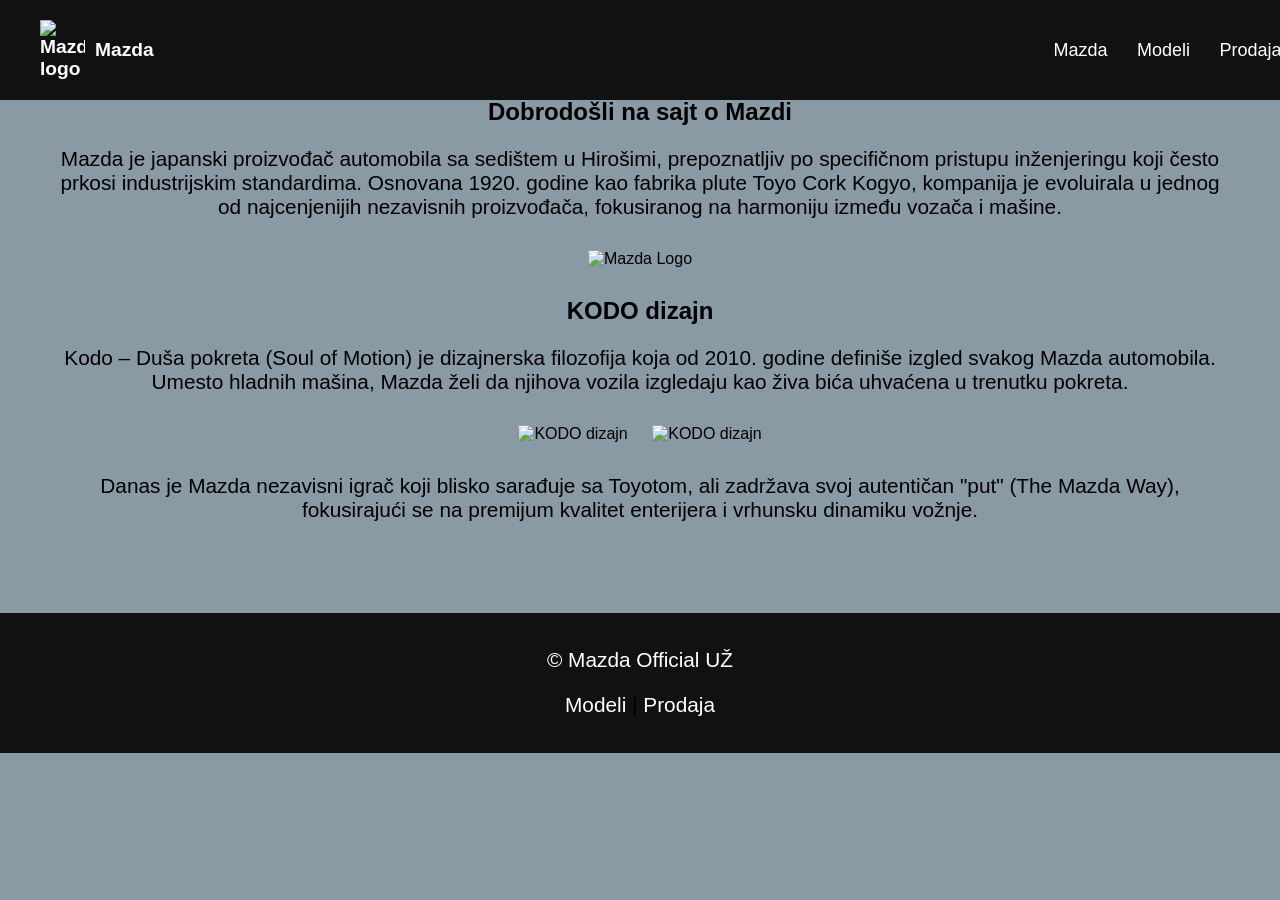
==== index.html @ efcc614b "Add files via upload" ====
<!DOCTYPE html>
<html lang="sr">
<head>
    <meta charset="UTF-8">
    <title>Mazda</title>
    <link rel="stylesheet" href="style.css">
</head>
<body>

<header>

<div class="logo">
<img src="c:\Mazda\slike\Mazda-Logo.png" alt="Mazda logo">
<span>Mazda</span>
</div>

<nav>
<a href="index.html">Mazda</a>
<a href="modeli.html">Modeli</a>
<a href="prodavnice.html">Prodaja</a>
</nav>

</header>

<img src="c:\Mazda\slike\2018_mazda_mx_5_rf_limited_edition_4k-3840x2160.jpg" alt="Mazda Hero" width="100%" height="900px" padding="40px" style="object-fit:cover;">
<section class="hero">
    <h2>Dobrodošli na sajt o Mazdi</h2>
    <p>Mazda je japanski proizvođač automobila sa sedištem u Hirošimi, prepoznatljiv po specifičnom pristupu inženjeringu koji često prkosi industrijskim standardima. Osnovana 1920. godine kao fabrika plute <a href="https://en.wikipedia.org/wiki/Mazda" target="_blank">Toyo Cork Kogyo</a>, kompanija je evoluirala u jednog od najcenjenijih nezavisnih proizvođača, fokusiranog na harmoniju između vozača i mašine. 
</p>
<div class="kodo">
<img src="c:\Mazda\slike\mazda-logo.jpg" alt="Mazda Logo" width="650" height="350" >
</div>


<h2><b>KODO</b> dizajn</h2>


<p>Kodo – Duša pokreta (Soul of Motion) je dizajnerska filozofija koja od 2010. godine definiše izgled svakog Mazda automobila. Umesto hladnih mašina, Mazda želi da njihova vozila izgledaju kao živa bića uhvaćena u trenutku pokreta.

</p>
<div class="kodo">
<img src="c:\Mazda\slike\Mazdas-KODO-Design-Philosophy-Cover-10-01.jpg" alt="KODO dizajn" width="650" height="350">
<img src="c:\Mazda\slike\kodo.jpg" alt="KODO dizajn" width="650" height="350" float="right">
<p>Danas je Mazda nezavisni igrač koji blisko sarađuje sa Toyotom, ali zadržava svoj autentičan "put" (The Mazda Way), fokusirajući se na premijum kvalitet enterijera i vrhunsku dinamiku vožnje.</p>
</div>
</section>

<footer>

<p style="color: white;">© Mazda Official UŽ</p>

<p>
<a href="modeli.html" style="color: white;">Modeli</a> |
<a href="prodavnice.html" style="color: white;">Prodaja</a>
</p>

</footer>

</body>
</html>
---- style.css ----
body{
    font-family: Arial;
    margin:0;
    background:#899aa5;
}

header{
position:fixed;
width: 97%;
display:flex;
justify-content:space-between;
align-items:center;
background:#111;
padding:20px 40px;
color:white;
}

.logo{
display:flex;
align-items:center;
font-size:larger;
font-weight:bold;
}

.logo img{
width:45px;
margin-right:10px;
}

nav a{
color:white;
margin-left:25px;
text-decoration:none;
font-size:18px;
}

nav a:hover{
color:red;
}

section{
    padding:90px;
    text-align:center;
}
a{
    text-decoration: none;
    color :black;
}
a:hover{
    color: red;
}
p{
    color:rgb(0, 0, 0);
    font-size: 130%;
}
.hero{
    background:#899aa5;
    padding:60px;
}
.kodo img{
    cursor:pointer;
transition:0.3s;
padding: 10px;
}

.kodo img:hover{
    transform:scale(1.05);
}

footer{
background:#111;
color:white;
text-align:center;
padding:15px;
margin-top:10px;
}

.auto{
    background:rgb(255, 253, 253);
    margin:20px auto;
    padding:20px;
    width:550px;
    border-radius:10px;
    text-align:center;

}
.auto img{
    width:100%;
    border-radius:10px;
    cursor:pointer;
transition:0.3s;

}
.auto img:hover{
    transform:scale(1.05);
}


.mapa{
display: flex;
justify-content:center;
margin:20px;
border-color: black;

}

.kontakt{
text-align:center;
background:rgb(255, 255, 255);
padding:44px;
width:300px;
margin:auto;
border-radius:10px;
box-shadow:0 0 10px rgba(0,0,0,0.1);
}

.kontakt button{
padding:12px 25px;
background:red;
color:white;
border: #111;
cursor:pointer;
border-radius:5px;
}

.kontakt button:hover{
background:darkred;
}
.forma{
text-align:center;
padding:90px;
}

form{
background:white;
padding:30px;
width: 700px;
margin:auto;
border-radius:10px;
box-shadow:0 0 10px rgba(0,0,0,0.1);
}

input, select{
width:100%;
padding:8px;
margin-top:5px;
}

button{
padding:10px 20px;
background:red;
color:white;
border:none;
cursor:pointer;
border-radius:5px;
}

button:hover{
background:darkred;
}
textarea{
width:100%;
height:80px;
padding:8px;
}

.galerija{
text-align:center;
padding:60px;
background:white;
}

.galerija-grid{
display:grid;
grid-template-columns:repeat(auto-fit, minmax(250px,1fr));
gap:20px;
padding:20px;
}

.galerija-grid img{
width:100%;
border-radius:10px;
cursor:pointer;
transition:0.3s;
}

.galerija-grid img:hover{
transform:scale(1.05);
}
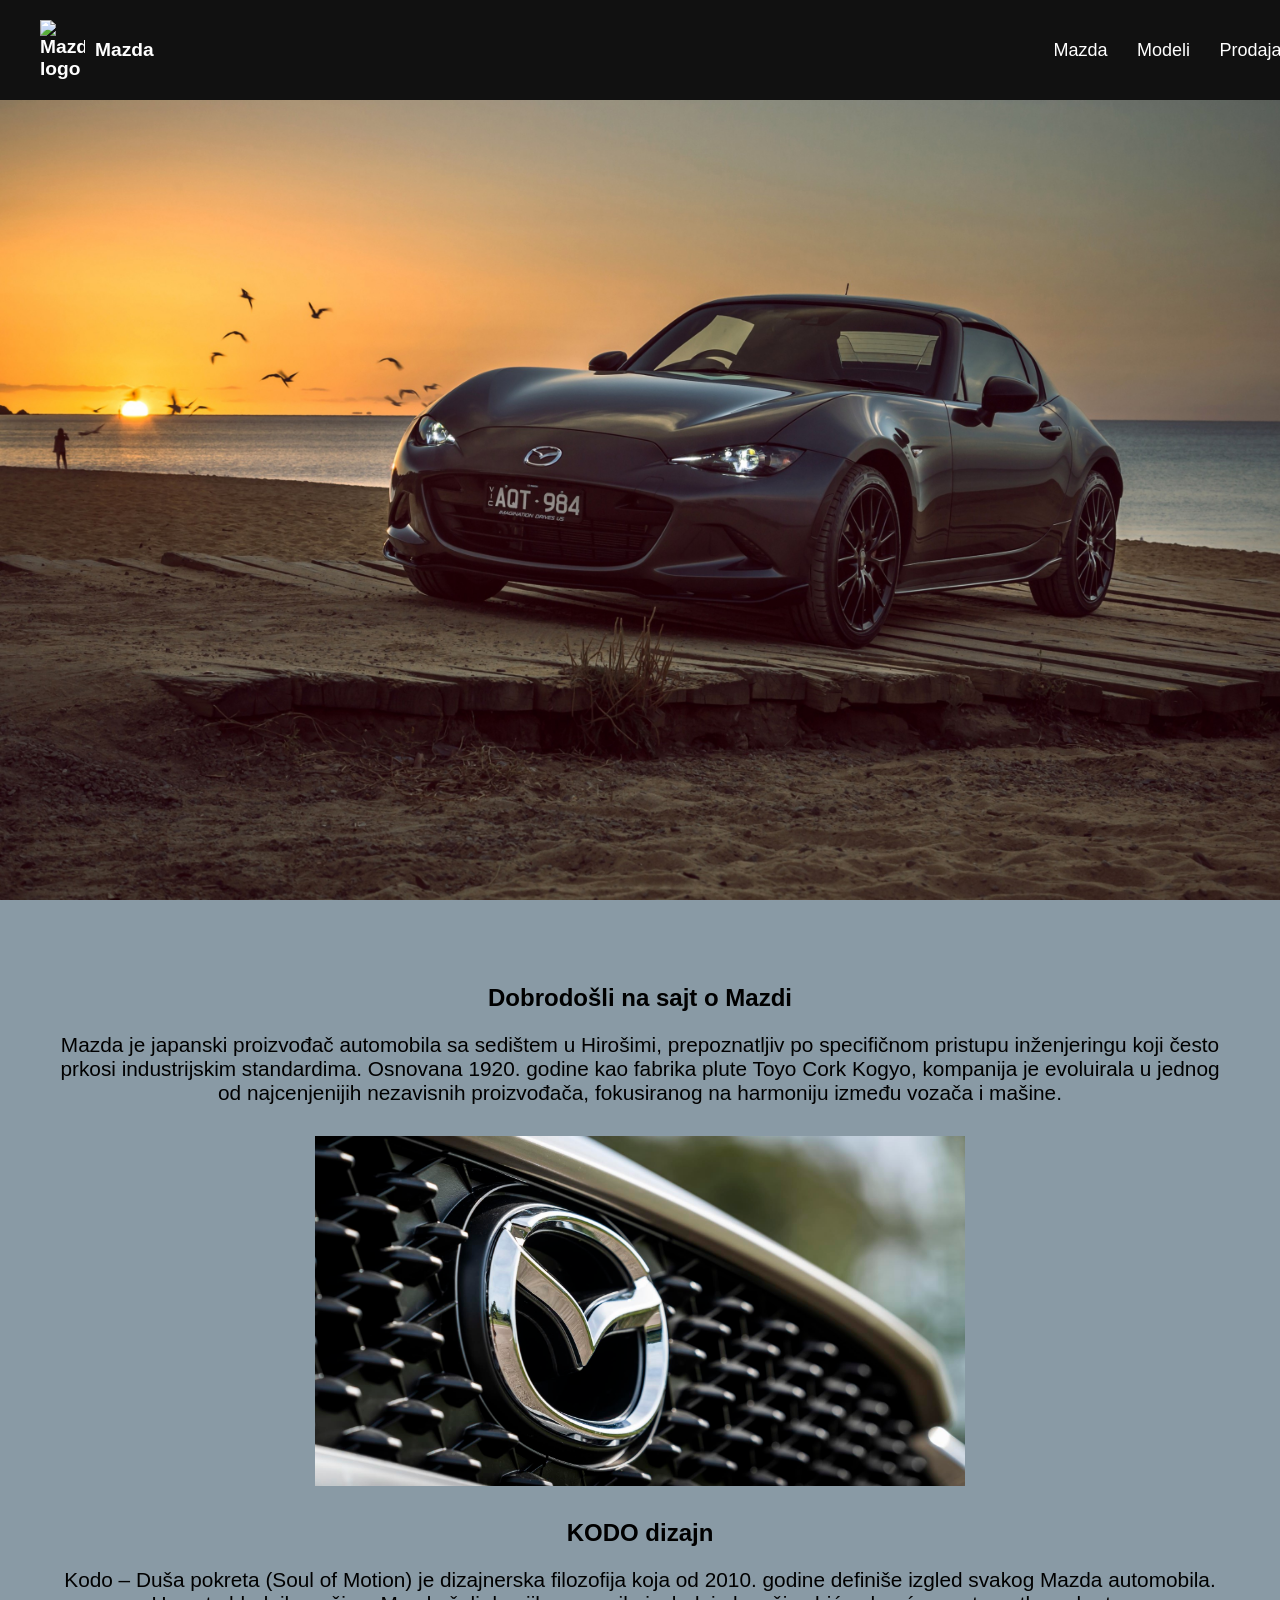
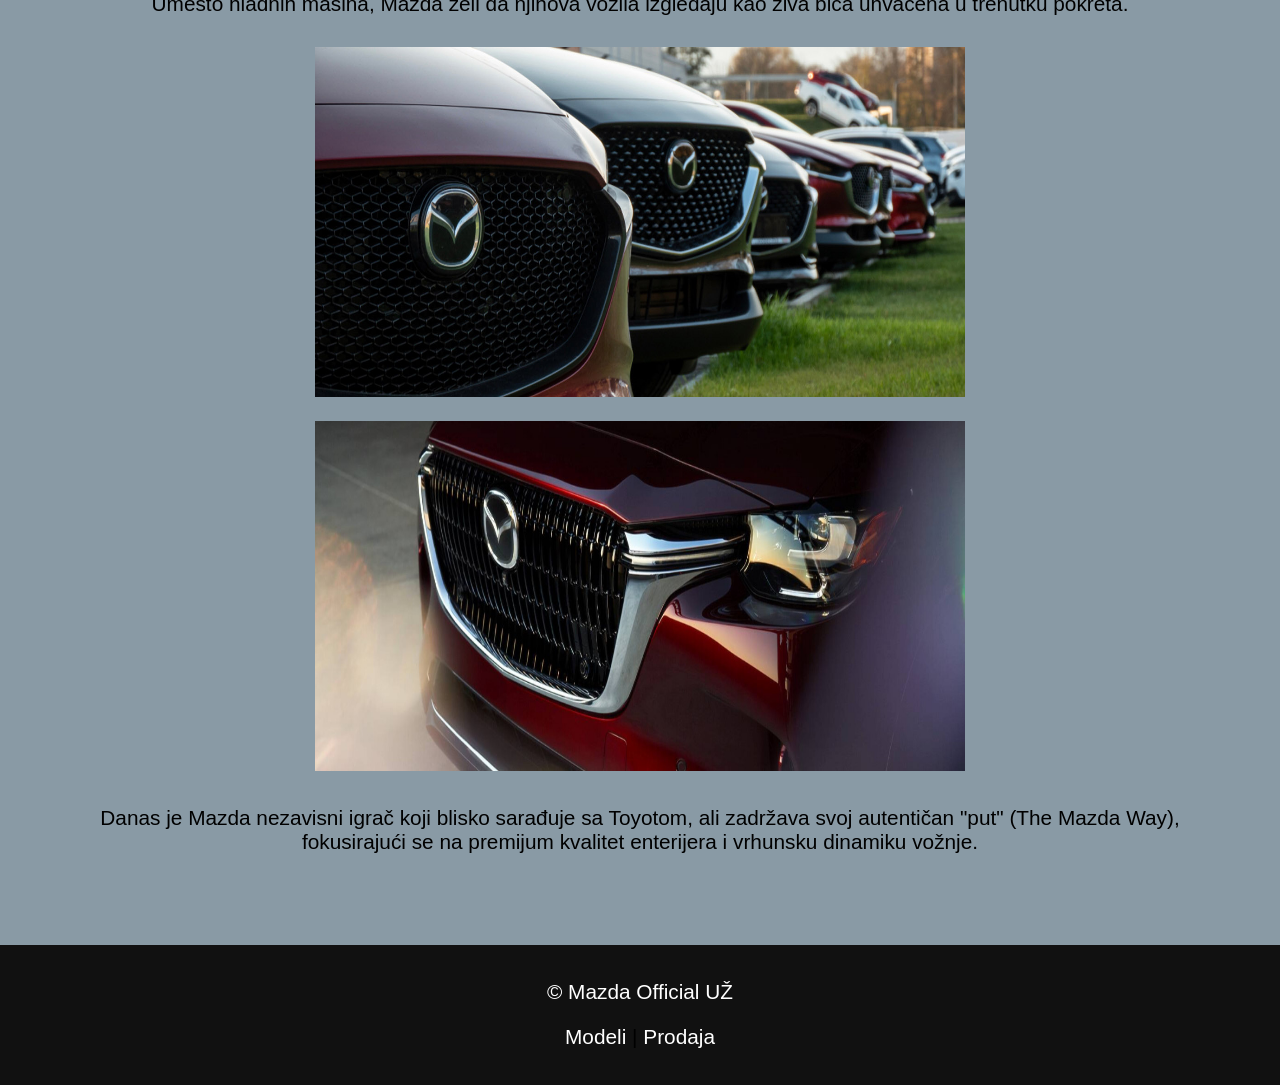
==== commit dcf73afb: "Fix HTML entity encoding and update image paths" ====
--- a/index.html
+++ b/index.html
@@ -22,13 +22,13 @@
 
 </header>
 
-<img src="c:\Mazda\slike\2018_mazda_mx_5_rf_limited_edition_4k-3840x2160.jpg" alt="Mazda Hero" width="100%" height="900px" padding="40px" style="object-fit:cover;">
+<img src="2018_mazda_mx_5_rf_limited_edition_4k-3840x2160.jpg" alt="Mazda Hero" width="100%" height="900px" padding="40px" style="object-fit:cover;">
 <section class="hero">
     <h2>Dobrodošli na sajt o Mazdi</h2>
     <p>Mazda je japanski proizvođač automobila sa sedištem u Hirošimi, prepoznatljiv po specifičnom pristupu inženjeringu koji često prkosi industrijskim standardima. Osnovana 1920. godine kao fabrika plute <a href="https://en.wikipedia.org/wiki/Mazda" target="_blank">Toyo Cork Kogyo</a>, kompanija je evoluirala u jednog od najcenjenijih nezavisnih proizvođača, fokusiranog na harmoniju između vozača i mašine. 
 </p>
 <div class="kodo">
-<img src="c:\Mazda\slike\mazda-logo.jpg" alt="Mazda Logo" width="650" height="350" >
+<img src="mazda-logo.jpg" alt="Mazda Logo" width="650" height="350" >
 </div>
 
 
@@ -39,8 +39,8 @@
 
 </p>
 <div class="kodo">
-<img src="c:\Mazda\slike\Mazdas-KODO-Design-Philosophy-Cover-10-01.jpg" alt="KODO dizajn" width="650" height="350">
-<img src="c:\Mazda\slike\kodo.jpg" alt="KODO dizajn" width="650" height="350" float="right">
+<img src="Mazdas-KODO-Design-Philosophy-Cover-10-01.jpg" alt="KODO dizajn" width="650" height="350">
+<img src="kodo.jpg" alt="KODO dizajn" width="650" height="350" float="right">
 <p>Danas je Mazda nezavisni igrač koji blisko sarađuje sa Toyotom, ali zadržava svoj autentičan "put" (The Mazda Way), fokusirajući se na premijum kvalitet enterijera i vrhunsku dinamiku vožnje.</p>
 </div>
 </section>
@@ -57,4 +57,4 @@
 </footer>
 
 </body>
-</html>+</html>
